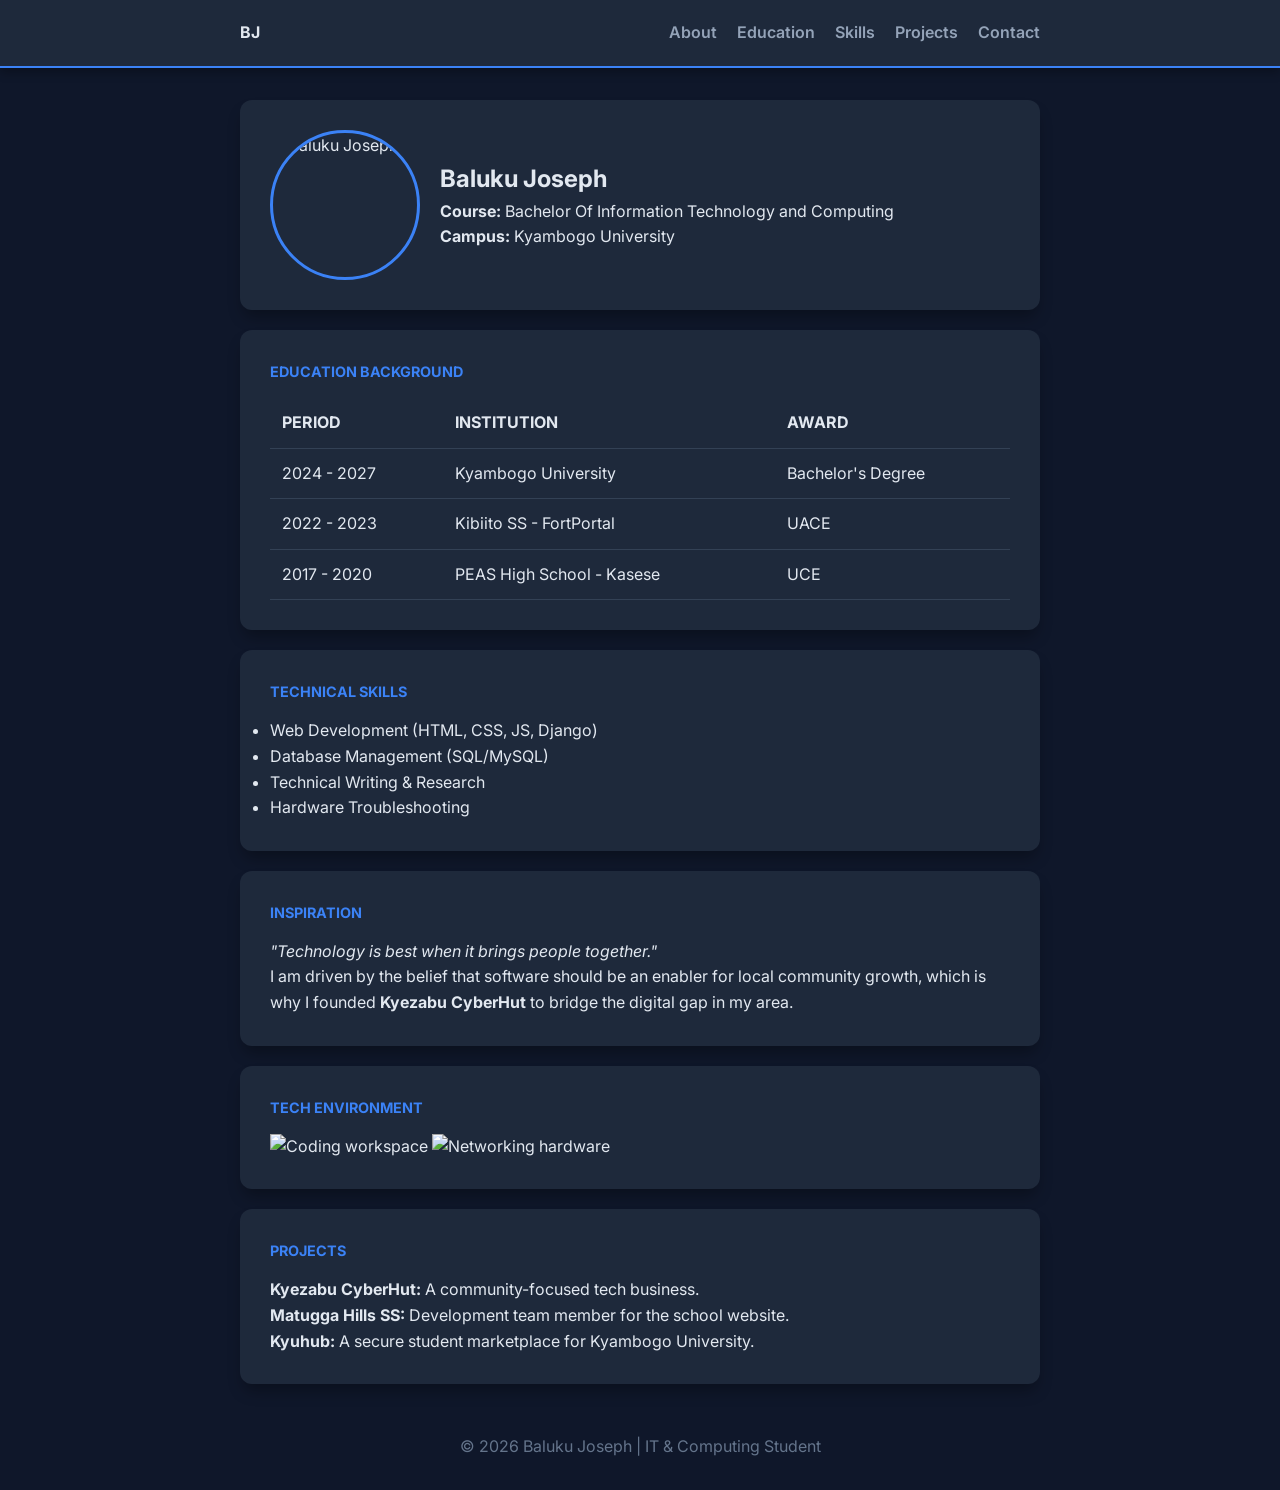
==== Baluku Joseph/index.html @ bec1e597 "Add files via upload" ====
<!DOCTYPE html>
<html lang="en">
<head>
    <meta charset="UTF-8">
    <meta name="viewport" content="width=device-width, initial-scale=1.0">
    <title>Baluku Joseph | Portfolio</title>
    <link href="https://fonts.googleapis.com/css2?family=Inter:wght@300;400;700&display=swap" rel="stylesheet">
    <link rel="stylesheet" href="style3.css">
    <script src="https://code.jquery.com/jquery-3.7.1.min.js"></script>
</head>
<body>

    <header>
        <nav class="container">
            <div class="logo"><b>BJ</b></div>
            <ul>
                <li><a href="#about">About</a></li>
                <li><a href="#education">Education</a></li>
                <li><a href="#skills">Skills</a></li>
                <li><a href="#projects">Projects</a></li>
                <li><a href="#" id="contactLink">Contact</a></li>
            </ul>
        </nav>
    </header>

    <main class="container">
        <section id="about" class="intro">
            <img src="jose.jpg" alt="Baluku Joseph">
            <div>
                <h1>Baluku Joseph</h1>
                <p><b>Course:</b> Bachelor Of Information Technology and Computing</p>
                <p><b>Campus:</b> Kyambogo University</p>
            </div>
        </section>

        <section id="education" class="card">
            <h4>EDUCATION BACKGROUND</h4>
            <table>
                <thead>
                    <tr><th>PERIOD</th><th>INSTITUTION</th><th>AWARD</th></tr>
                </thead>
                <tbody>
                    <tr><td>2024 - 2027</td><td>Kyambogo University</td><td>Bachelor's Degree</td></tr>
                    <tr><td>2022 - 2023</td><td>Kibiito SS - FortPortal</td><td>UACE</td></tr>
                    <tr><td>2017 - 2020</td><td>PEAS High School - Kasese</td><td>UCE</td></tr>
                </tbody>
            </table>
        </section>

        <section id="skills" class="card">
            <h4>TECHNICAL SKILLS</h4>
            <ul>
                <li>Web Development (HTML, CSS, JS, Django)</li>
                <li>Database Management (SQL/MySQL)</li>
                <li>Technical Writing & Research</li>
                <li>Hardware Troubleshooting</li>
            </ul>
        </section>

        <section id="inspiration" class="card">
            <h4>INSPIRATION</h4>
            <p><em>"Technology is best when it brings people together."</em></p>
            <p>I am driven by the belief that software should be an enabler for local community growth, which is why I founded <b>Kyezabu CyberHut</b> to bridge the digital gap in my area.</p>
        </section>

        <section id="gallery" class="card">
            <h4>TECH ENVIRONMENT</h4>
            <div class="image-grid">
                <img src="code-snapshot.jpg" alt="Coding workspace" width="150">
                <img src="server-room.jpg" alt="Networking hardware" width="150">
            </div>
        </section>

        <section id="projects" class="card">
            <h4>PROJECTS</h4>
            <p><strong>Kyezabu CyberHut:</strong> A community-focused tech business.</p>
            <p><strong>Matugga Hills SS:</strong> Development team member for the school website.</p>
            <p><strong>Kyuhub:</strong> A secure student marketplace for Kyambogo University.</p>
        </section>
    </main>

    <div id="contactModal" class="modal">
        <div class="modal-content">
            <span class="close-btn">&times;</span>
            <h4>CONTACT ME</h4>
            <form>
                <input type="text" placeholder="Your Name" required>
                <input type="email" placeholder="Your Email" required>
                <textarea placeholder="Your Message" rows="4" required></textarea>
                <button type="submit">Send Message</button>
            </form>
        </div>
    </div>

    <footer>
        <p>&copy; 2026 Baluku Joseph | IT & Computing Student</p>
    </footer>

    <script>
        $(document).ready(function(){
            $("#contactLink").click(function(e){ e.preventDefault(); $("#contactModal").fadeIn(); });
            $(".close-btn, .modal").click(function(e){
                if(e.target !== this && !$(e.target).hasClass('close-btn')) return;
                $("#contactModal").fadeOut();
            });
        });
    </script>
</body>
</html>
---- Baluku Joseph/style3.css ----
html { scroll-behavior: smooth; }
* { box-sizing: border-box; margin: 0; padding: 0; }

body {
    font-family: 'Inter', sans-serif;
    background-color: #0f172a;
    color: #e2e8f0;
    line-height: 1.6;
    padding-top: 80px;
}

.container { width: 90%; max-width: 800px; margin: auto; }

/* Fixed Navigation */
header { 
    position: fixed; top: 0; left: 0; width: 100%; z-index: 1000;
    background: #1e293b; padding: 20px 0; 
    box-shadow: 0 4px 10px rgba(0,0,0,0.3); border-bottom: 2px solid #3b82f6; 
}
nav { display: flex; justify-content: space-between; align-items: center; }
nav ul { display: flex; list-style: none; gap: 20px; }
nav a { text-decoration: none; color: #94a3b8; font-weight: 600; transition: 0.3s; }
nav a:hover { color: #3b82f6; }

/* Content Cards */
.card, .intro {
    background: #1e293b; padding: 30px; margin: 20px 0;
    border-radius: 12px; box-shadow: 0 10px 15px -3px rgba(0,0,0,0.3);
}
.intro { display: flex; align-items: center; gap: 20px; }
.intro img { width: 150px; height: 150px; border-radius: 50%; object-fit: cover; border: 3px solid #3b82f6; }

h4 { color: #3b82f6; margin-bottom: 15px; text-transform: uppercase; font-size: 0.9rem; }

/* Table */
table { width: 100%; border-collapse: collapse; }
th, td { padding: 12px; text-align: left; border-bottom: 1px solid #334155; }

/* Modal */
.modal {
    display: none; position: fixed; top: 0; left: 0; width: 100%; height: 100%;
    background: rgba(0,0,0,0.8); z-index: 2000;
}
.modal-content {
    background: #1e293b; margin: 10% auto; padding: 30px;
    width: 80%; max-width: 400px; border-radius: 12px; position: relative;
}
.close-btn { position: absolute; top: 10px; right: 20px; font-size: 28px; cursor: pointer; color: #fff; }
.close-btn:hover { color: #3b82f6; }

input, textarea { width: 100%; margin-bottom: 10px; padding: 12px; background: #0f172a; border: 1px solid #334155; color: white; border-radius: 5px; }
button { background: #3b82f6; color: white; border: none; padding: 10px 20px; border-radius: 5px; cursor: pointer; width: 100%; }

footer { text-align: center; padding: 30px; color: #64748b; }
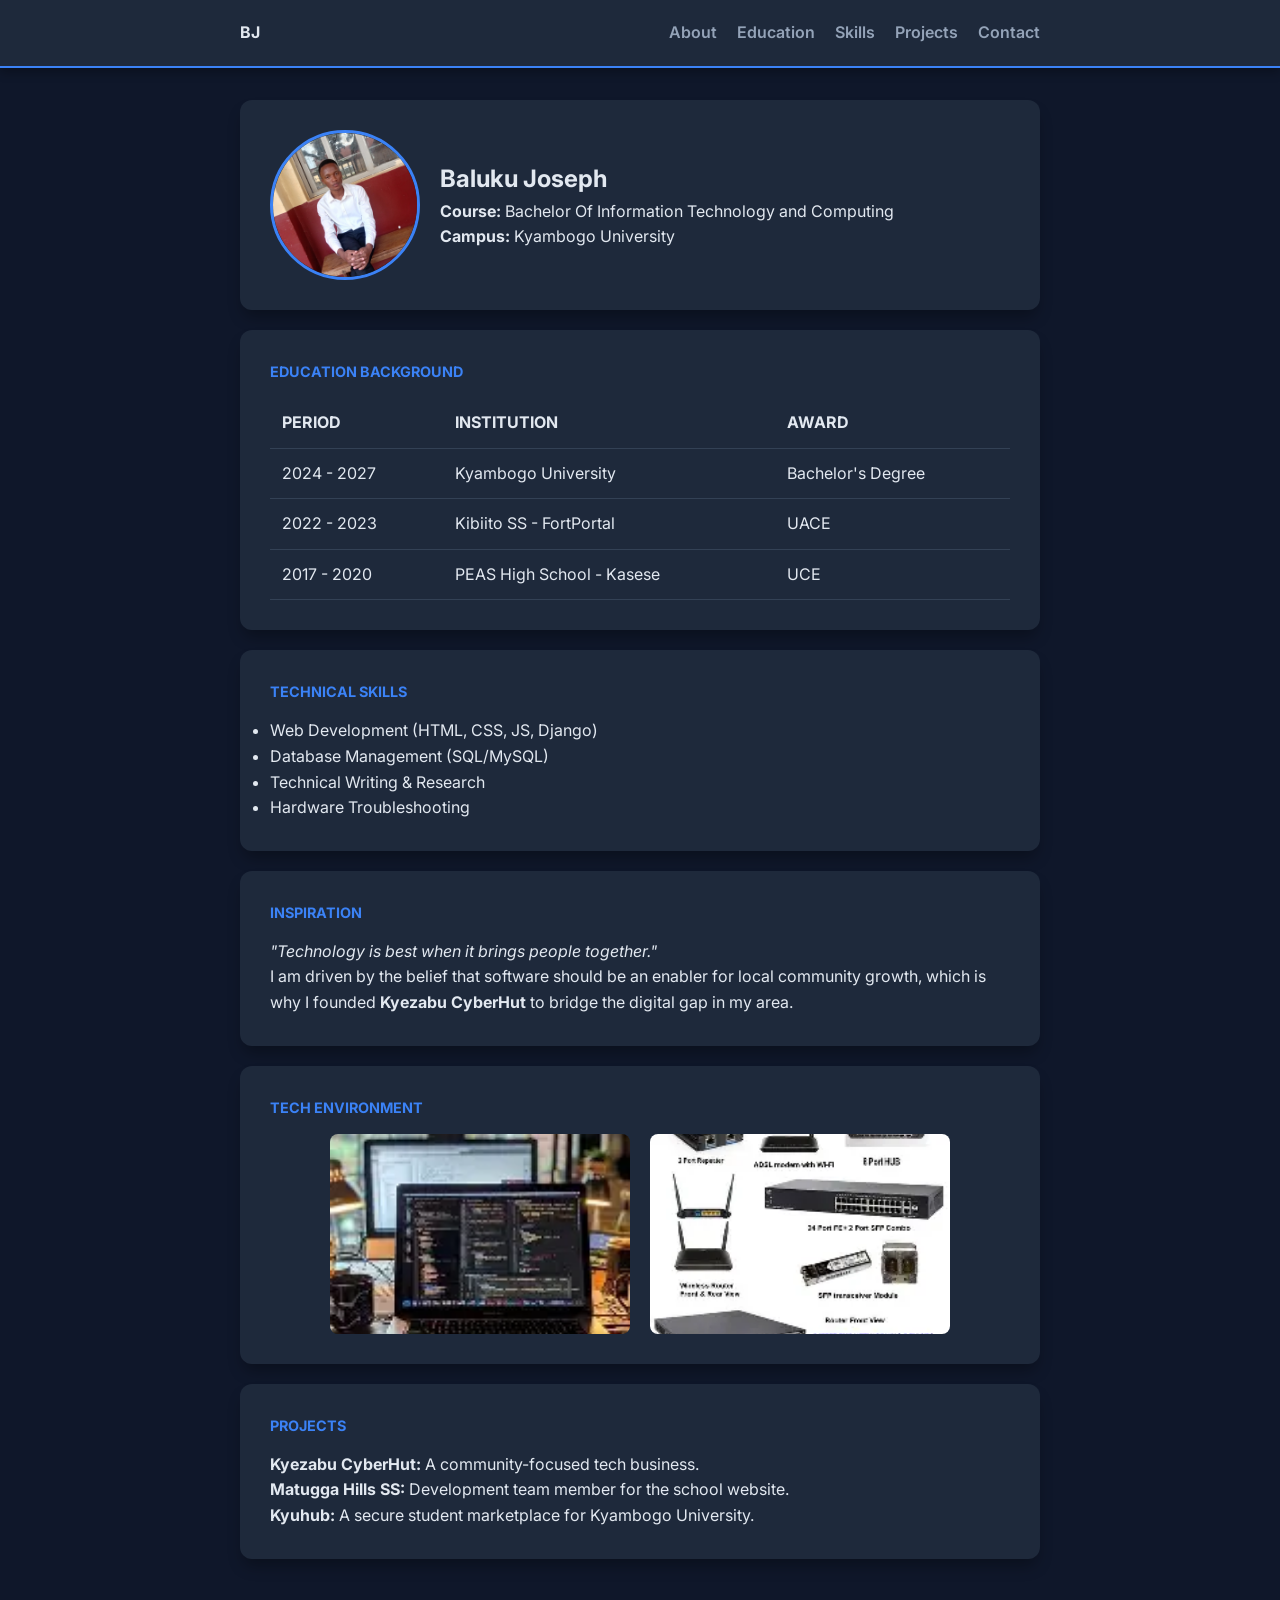
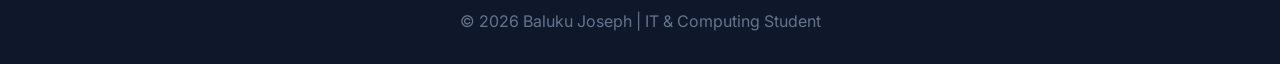
==== commit 6cb74988: "Joseph updates" ====
--- a/Baluku Joseph/index.html
+++ b/Baluku Joseph/index.html
@@ -25,7 +25,7 @@
 
     <main class="container">
         <section id="about" class="intro">
-            <img src="jose.jpg" alt="Baluku Joseph">
+            <img src="profile.jpg" alt="Baluku Joseph">
             <div>
                 <h1>Baluku Joseph</h1>
                 <p><b>Course:</b> Bachelor Of Information Technology and Computing</p>
--- a/Baluku Joseph/style3.css
+++ b/Baluku Joseph/style3.css
@@ -51,4 +51,23 @@
 input, textarea { width: 100%; margin-bottom: 10px; padding: 12px; background: #0f172a; border: 1px solid #334155; color: white; border-radius: 5px; }
 button { background: #3b82f6; color: white; border: none; padding: 10px 20px; border-radius: 5px; cursor: pointer; width: 100%; }
 
-footer { text-align: center; padding: 30px; color: #64748b; }+footer { text-align: center; padding: 30px; color: #64748b; }
+
+.image-grid {
+    display: flex;
+    gap: 20px; /* Space between images */
+    justify-content: center;
+}
+
+.image-grid img {
+    width: 300px;   
+    height: 200px;  
+    object-fit: cover; 
+    border-radius: 8px; 
+    transition: transform 0.3s ease;
+}
+
+/*  a hover effect for a professional feel */
+.image-grid img:hover {
+    transform: scale(1.05);
+}
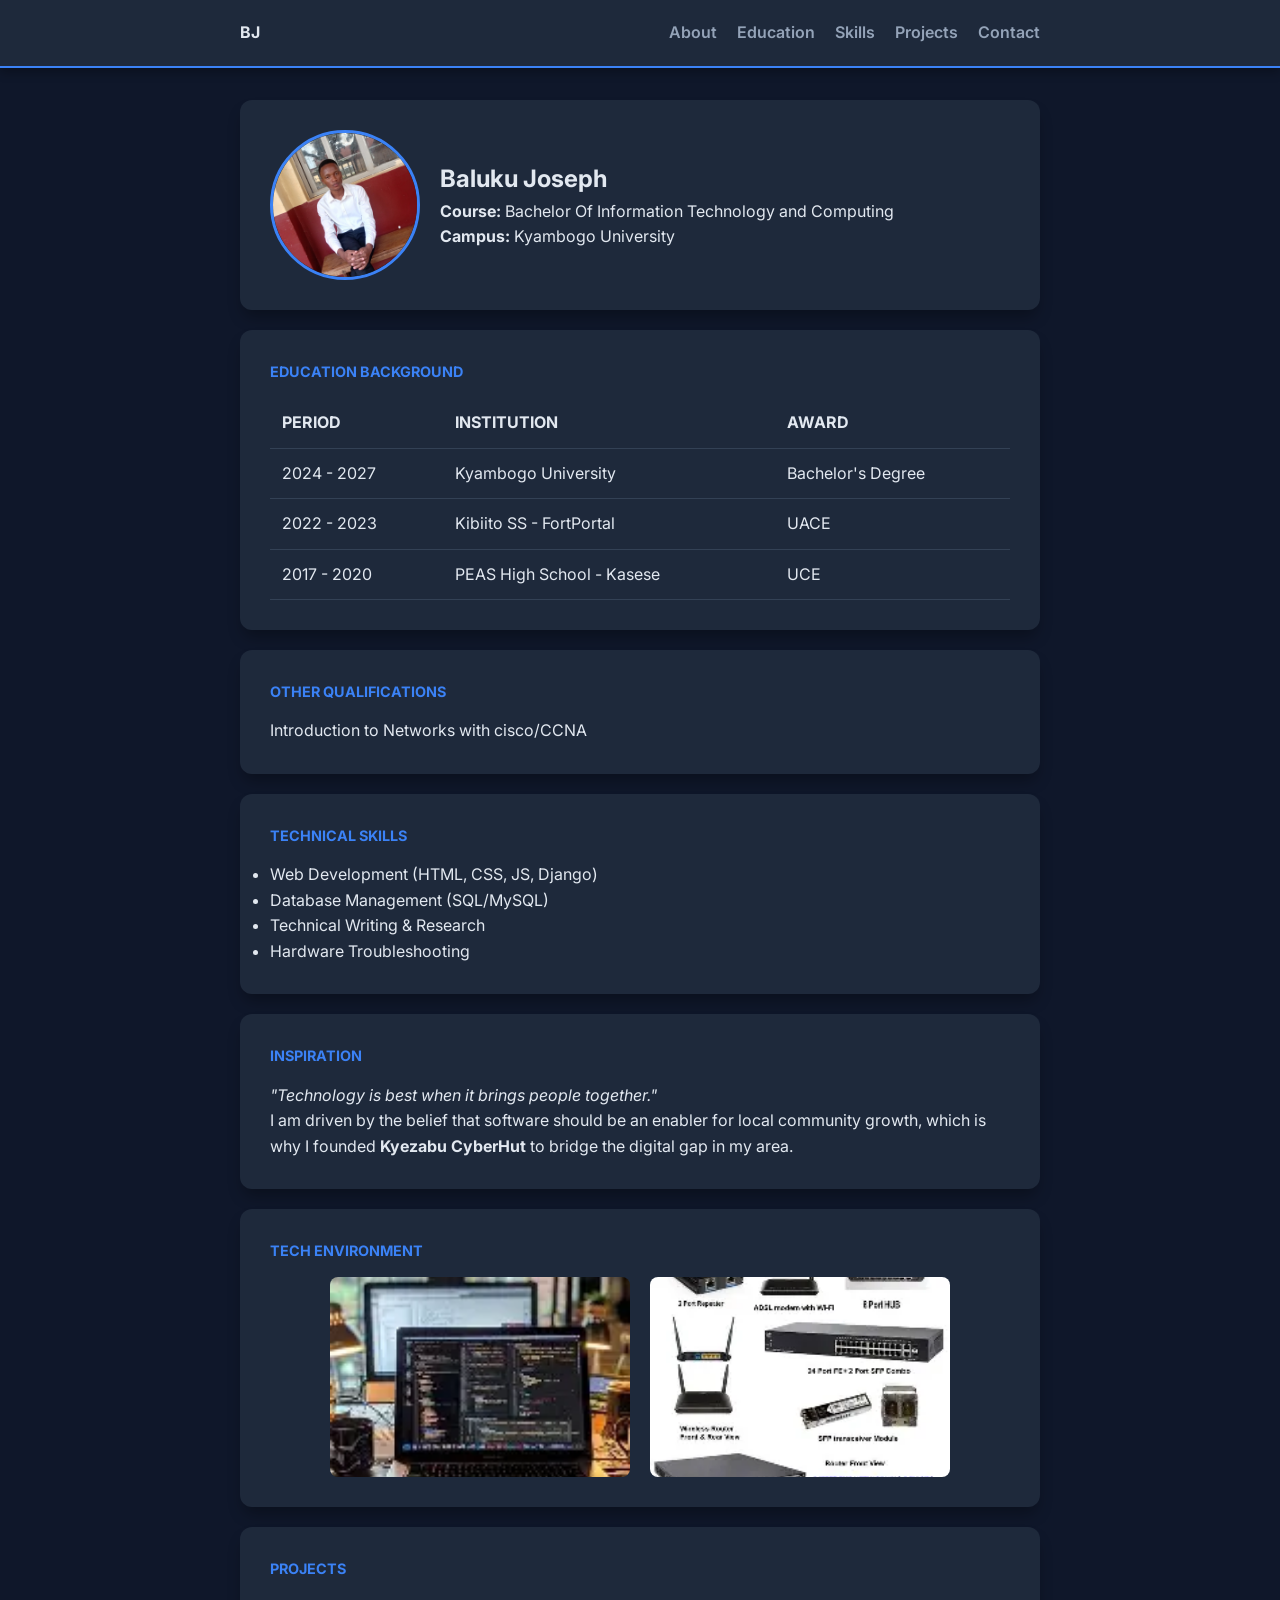
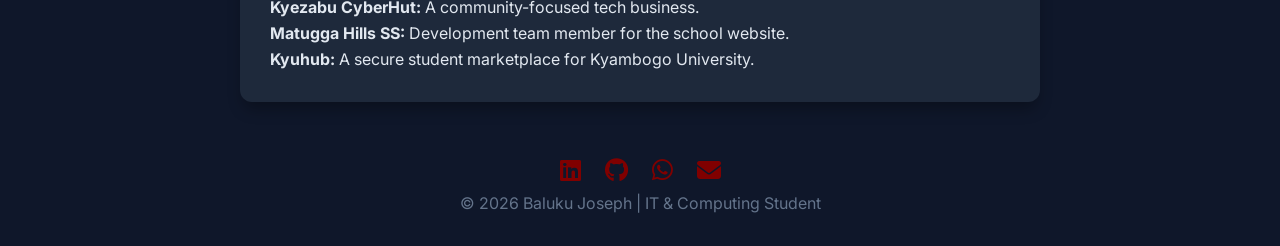
==== commit 7502c557: "update" ====
--- a/Baluku Joseph/index.html
+++ b/Baluku Joseph/index.html
@@ -6,6 +6,7 @@
     <title>Baluku Joseph | Portfolio</title>
     <link href="https://fonts.googleapis.com/css2?family=Inter:wght@300;400;700&display=swap" rel="stylesheet">
     <link rel="stylesheet" href="style3.css">
+    <link rel="stylesheet" href="https://cdnjs.cloudflare.com/ajax/libs/font-awesome/6.5.1/css/all.min.css">
     <script src="https://code.jquery.com/jquery-3.7.1.min.js"></script>
 </head>
 <body>
@@ -45,6 +46,11 @@
                     <tr><td>2017 - 2020</td><td>PEAS High School - Kasese</td><td>UCE</td></tr>
                 </tbody>
             </table>
+        </section>
+
+        <section id="experience" class="card">
+            <h4>OTHER QUALIFICATIONS</h4>
+            <p>Introduction to Networks with cisco/CCNA</p>
         </section>
 
         <section id="skills" class="card">
@@ -93,6 +99,18 @@
     </div>
 
     <footer>
+        
+    
+        <div class="social-links">
+            <a href="https://linkedin.com/in/yourprofile" target="_blank"><i class="fab fa-linkedin"></i></a>
+        
+            <a href="https://github.com/balukujoseph" target="_blank"><i class="fab fa-github"></i></a>
+        
+            <a href="https://wa.me/256776321805" target="_blank"><i class="fab fa-whatsapp"></i></a>
+        
+            <a href="mailto:balukujoseph028@gmail.com.com"><i class="fas fa-envelope"></i></a>
+        </div>
+
         <p>&copy; 2026 Baluku Joseph | IT & Computing Student</p>
     </footer>
 
--- a/Baluku Joseph/style3.css
+++ b/Baluku Joseph/style3.css
@@ -70,4 +70,14 @@
 /*  a hover effect for a professional feel */
 .image-grid img:hover {
     transform: scale(1.05);
+}
+
+.social-links a {
+    font-size: 24px;
+    margin: 0 10px;
+    color: maroon;
+    text-decoration: none;
+}
+.social-links a:hover {
+    color: #007bff; /* Changes color when hovering */
 }
